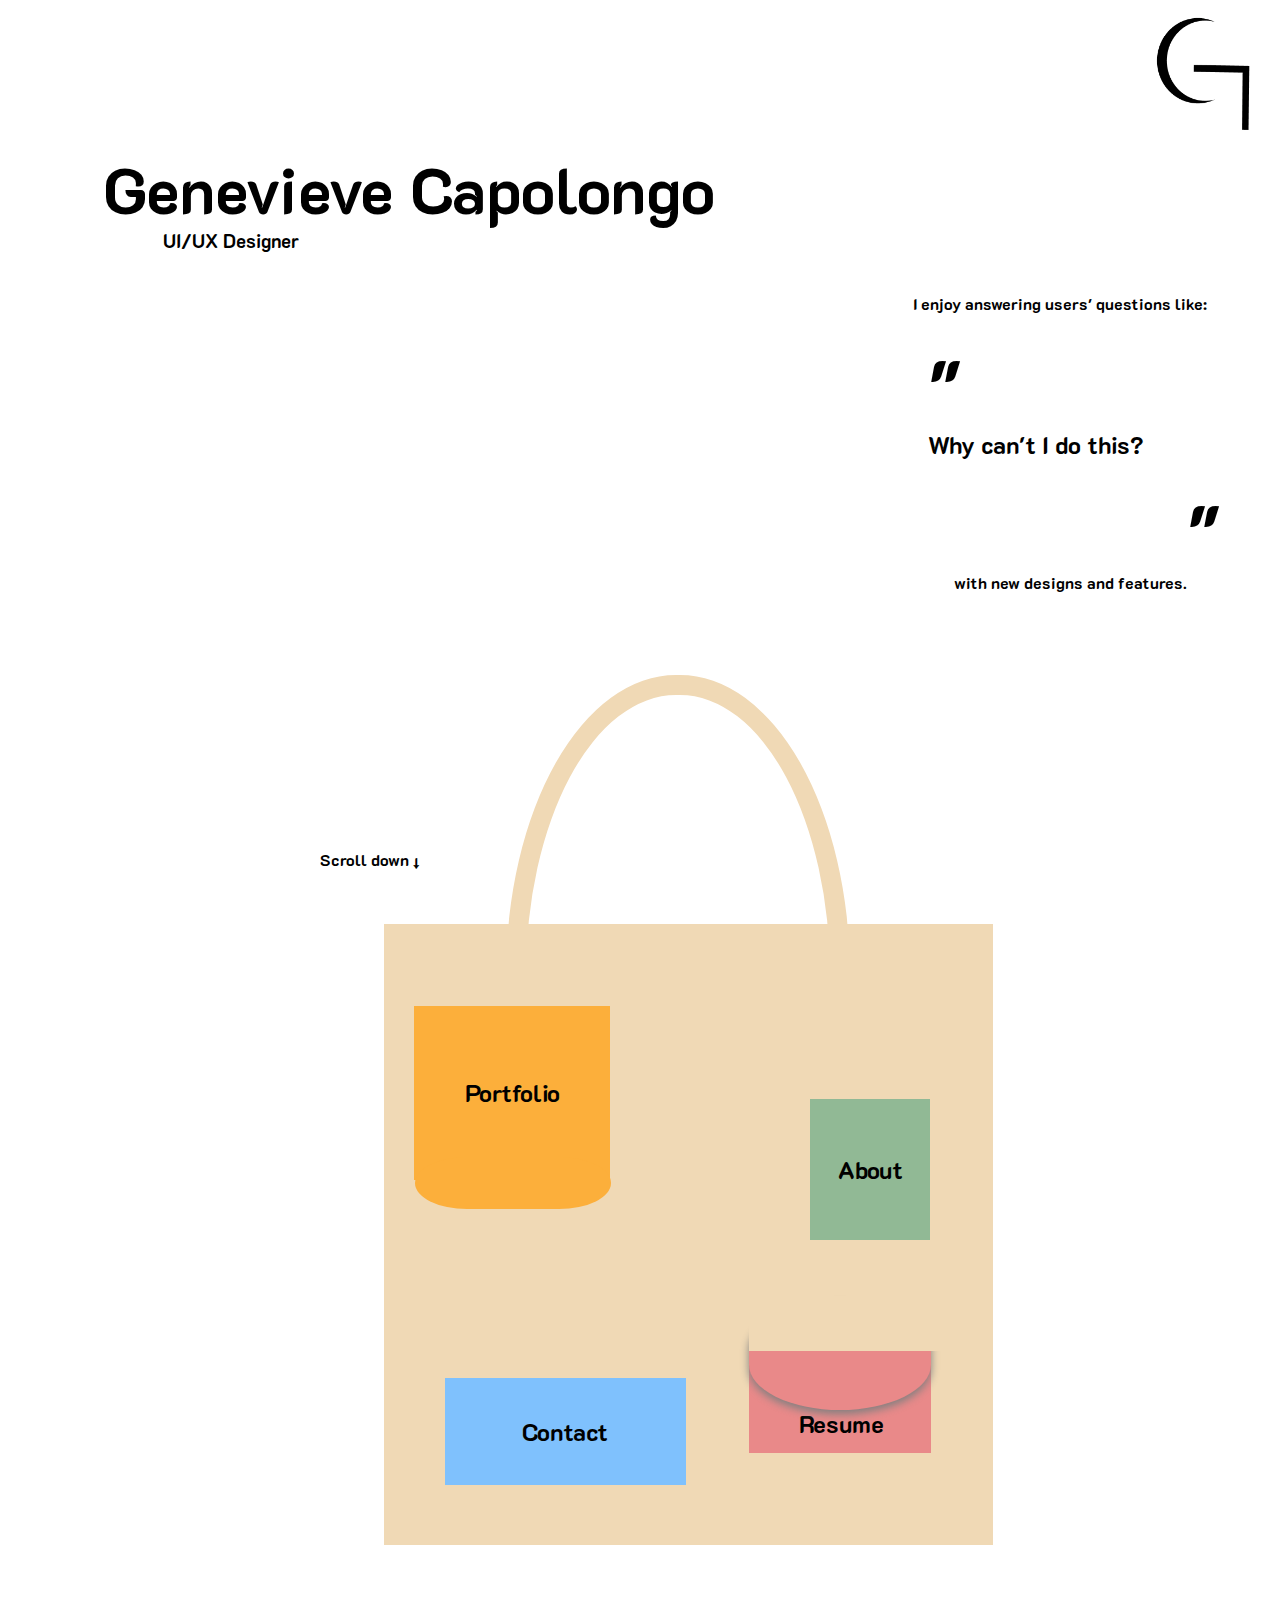
==== index.html @ 0713379c "adding files" ====
<!DOCTYPE html>
<html>
<head>
    <title>Genevieve UX Portfolio</title>
    <link href="styles/style.css" rel="stylesheet" type="text/css">
    <link rel="preconnect" href="https://fonts.googleapis.com">
    <link rel="preconnect" href="https://fonts.gstatic.com" crossorigin>
    <link href="https://fonts.googleapis.com/css2?family=K2D:wght@100&family=Raleway:wght@100&display=swap" rel="stylesheet">
</head>
<body id="all">
    <img src="images/Logo.png" width="113" height="131">
    <br>
    <div id="header">
        <h1 id="name">Genevieve Capolongo</h1>
        <h3 id="title">UI/UX Designer</h3>
    </div>
    <section id="quote">
        <h4 id="beginning">I enjoy answering users' questions like: </h4>
        <h1 class="quotation">"</h1>
        <h2 id="why">Why can't I do this?</h2>
        <h1 class="quotation" id="qRight">"</h1>
        <br>
        <h4 id="end">with new designs and features.</h4>
    </section>
    <h4 id="scroll">Scroll down &#8595;</h4>
    <section id="tote">
        <div id="handle"></div>
        <div id="body">
            <div id="pPocket">
                <h2 id="pPocket1">Portfolio</h2>
                <div id="pPocket2"></div>
            </div>
            <h2 id="aPocket">About</h2>
            <h2 id="cPocket">Contact</h2>
            <div id="rPocket">
                <div id="rPocket1"></div>
                <h2 id="rPocket2">Resume</h2>
                <div id="rPocket4"></div>
                <div id="rPocket3"></div>
            </div>
        </div>
    </section>
</body>
---- styles/style.css ----
#all {
    font-family: 'K2D';
}

#logo {
    height: 100px;
    object-fit: scale-down;
    background-image: url("Logo.png");
}

img {
    float: right;
    margin-right: 10px;
}

#header {
    padding-left: 95px;
}

#name {
    font-size: 64px;
    position: relative;
    padding-top: 75px;
}

#title {
    margin-top: -45px;
    padding-left: 60px;
}

#quote {
    float: right;
    padding-right: 50px;
}

.quotation {
    font-size: 84px;
    margin: 0px;
}

#qRight {
    float: right;
}

#why {
    margin-top: -15px;
}

#beginning {
    padding-right: 15px;
    margin-left: -15px;
}

#end {
    padding-top: 50px;
    float: right;
}

#scroll {
    position: absolute;
    top: 92%;
    left: 25%;
}

#tote {
    position: absolute;
    top: 75%;
    left: 30%;
    width: 609px;
    height: 984px;
    padding-bottom: 10px;
}

#body {
    width: 609px;
    height: 621px;
    background-color: #F0D9B5;
    position: absolute;
    top: 25%;
}

#handle {
    width: 304px;
    height: 587px;
    border: 20px solid #F0D9B5;
    border-radius: 170px / 300px;
    position: absolute;
    top: 0%;
    left: 20%;
}

#pPocket {
    position: absolute;
    top: 10%;
    left: 5%;
    cursor: pointer;
}

#pPocket1 {
    background-color: #FCAF3B;
    width: 196px;
    height: 174px;
    display: flex;
    align-items: center;
    justify-content: center;
}

#pPocket2 {
    background-color: #FCAF3B;
    width: 196px;
    height: 52px; 
    border-radius: 200px / 100px;
    position: absolute;
    left: 0.2%;
    top: 80%;
}

#aPocket {
    background-color: #91B995;
    width: 120px;
    height: 141px;
    display: flex;
    align-items: center;
    justify-content: center;
    position: absolute;
    top: 25%;
    left: 70%;
    cursor: pointer;
}

#cPocket {
    background-color: #7FC1FD;
    width: 241px;
    height: 107px;
    display: flex;
    align-items: center;
    justify-content: center;
    position: absolute;
    top: 70%;
    left: 10%;
    cursor: pointer;
}

#rPocket {
    height: 115px;
    position: absolute;
    top: 60%;
    left: 60%;
    cursor: pointer;
}


#rPocket1 {
    background-color: #E98989;
    width: 182px;
    height: 111px;
    position: absolute;
    top: 40%;
}

#rPocket2 {
    position: absolute;
    top: 80%;
    padding-left: 50px;
}

#rPocket3 {
    background-color: #E98989;
    filter: drop-shadow(0px 4px 4px grey);
    width: 182px; 
    height: 109px;
    border-radius: 200px / 100px;
    position: absolute;
    top: 4%;
}

#rPocket4 {
    background-color: #F0D9B5;
    width: 200px;
    height: 55px;
    top: 0%;
    position: absolute;
    z-index: 1;
}
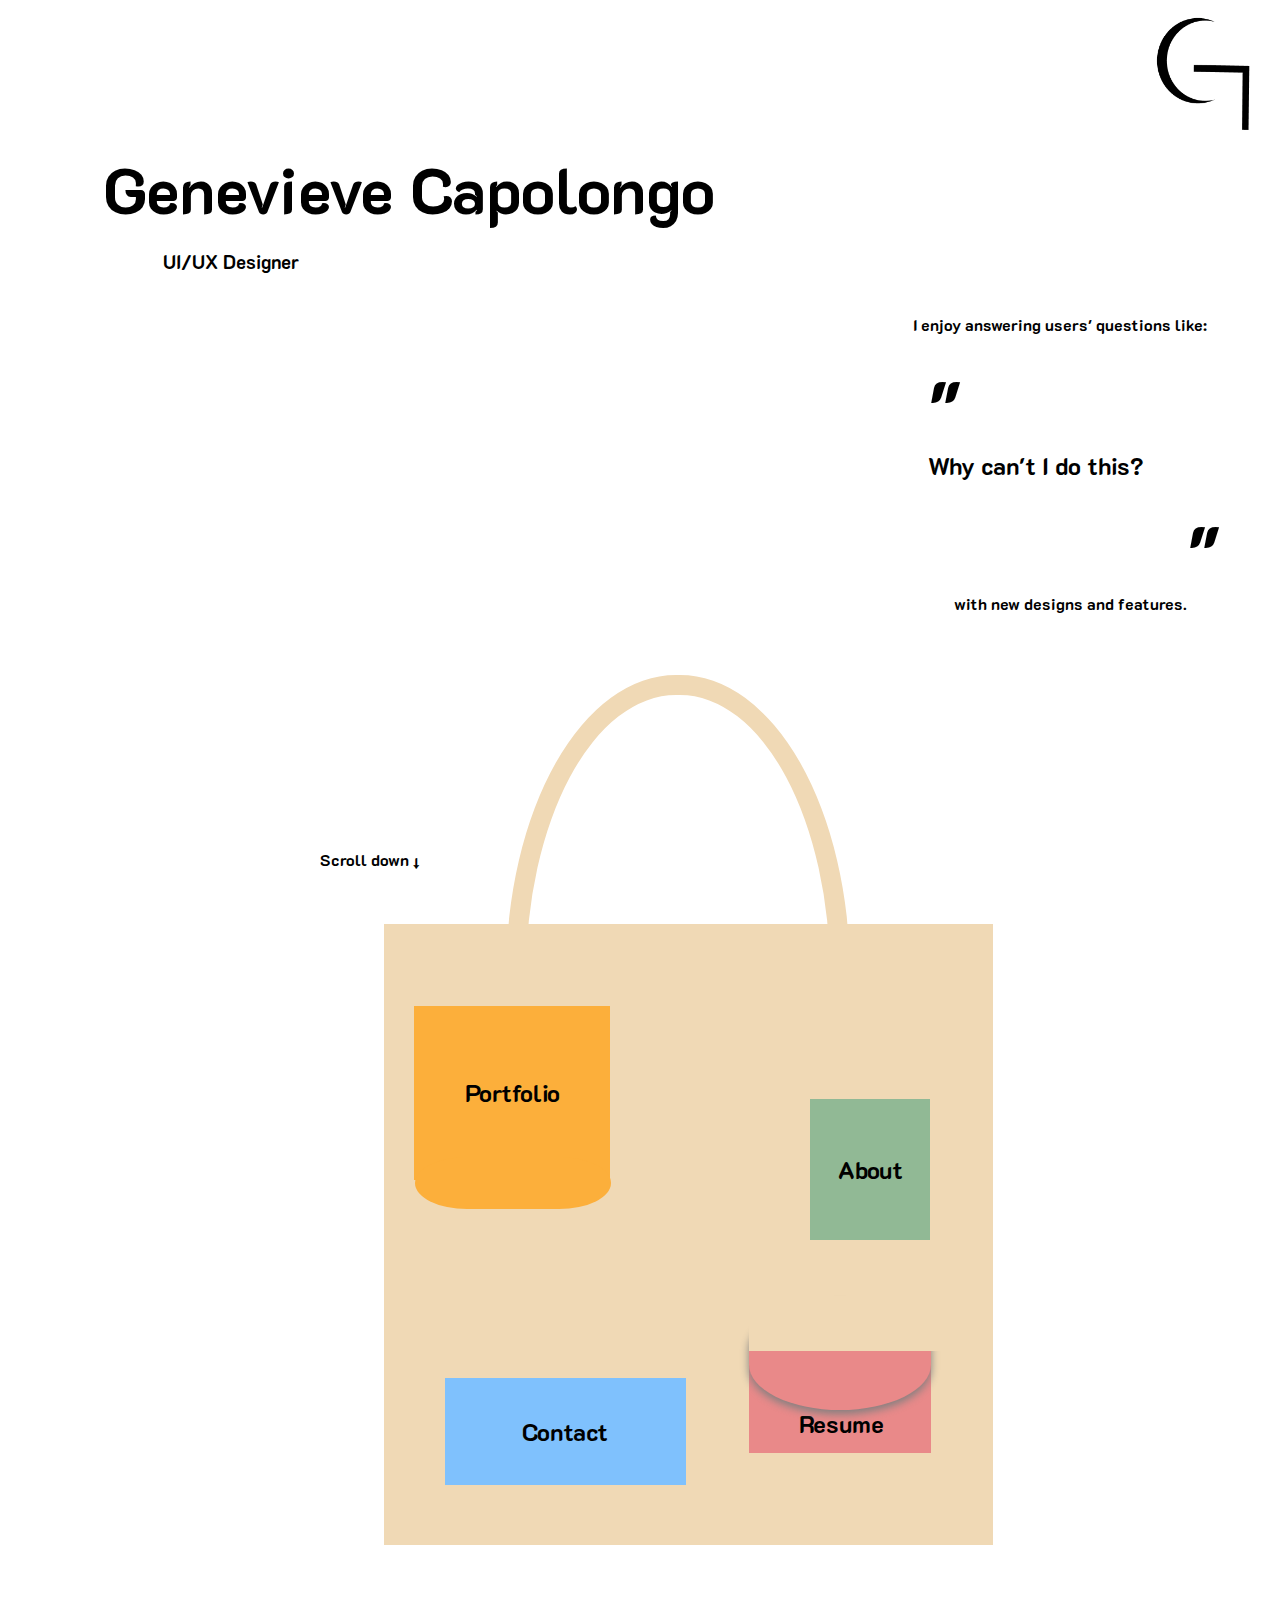
==== commit e02cc3e6: "finished with index" ====
--- a/index.html
+++ b/index.html
@@ -12,6 +12,7 @@
     <br>
     <div id="header">
         <h1 id="name">Genevieve Capolongo</h1>
+        <br>
         <h3 id="title">UI/UX Designer</h3>
     </div>
     <section id="quote">
--- a/styles/style.css
+++ b/styles/style.css
@@ -1,11 +1,5 @@
 #all {
     font-family: 'K2D';
-}
-
-#logo {
-    height: 100px;
-    object-fit: scale-down;
-    background-image: url("Logo.png");
 }
 
 img {
@@ -182,3 +176,81 @@
     position: absolute;
     z-index: 1;
 }
+
+@media only screen and (max-width: 1000px) {
+    #name {
+        font-size: 32px;
+    }
+
+    #title {
+        font-size: 12px;
+    }
+    #tote {
+        width: 284px;
+        height: 457px;
+        position: absolute;
+        top: 90%;
+    }
+    
+    #body {
+        width: 284px;
+        height: 290px;
+    }
+    
+    #handle {
+        width: 142px;
+        height: 289px;
+        border: 10px solid #F0D9B5;
+        border-radius: 170px / 300px;
+    }
+    
+    #pPocket1 {
+        width: 85px;
+        height: 91px;
+        font-size: 12px;
+        display: flex;
+        align-items: center;
+        justify-content: center;
+    }
+    
+    #pPocket2 {
+        width: 82px;
+        height: 24px;
+    }
+    
+    #aPocket {
+        width: 56px;
+        height: 65px;
+        font-size: 12px;
+    }
+    
+    #cPocket {
+        width: 102px;
+        height: 41px;
+        font-size: 12px;
+    }
+
+    #rPocket {
+        height: 79px;
+    }
+
+    #rPocket1 {
+        width: 85px;
+        height: 52px;
+    }
+
+    #rPocket2 {
+        font-size: 12px;
+    }
+
+    #rPocket3 {
+        width: 85px; 
+        height: 51px;
+        border-radius: 200px / 100px;
+    }
+
+    #rPocket4 {
+        width: 100px;
+        height: 24px;
+    }
+}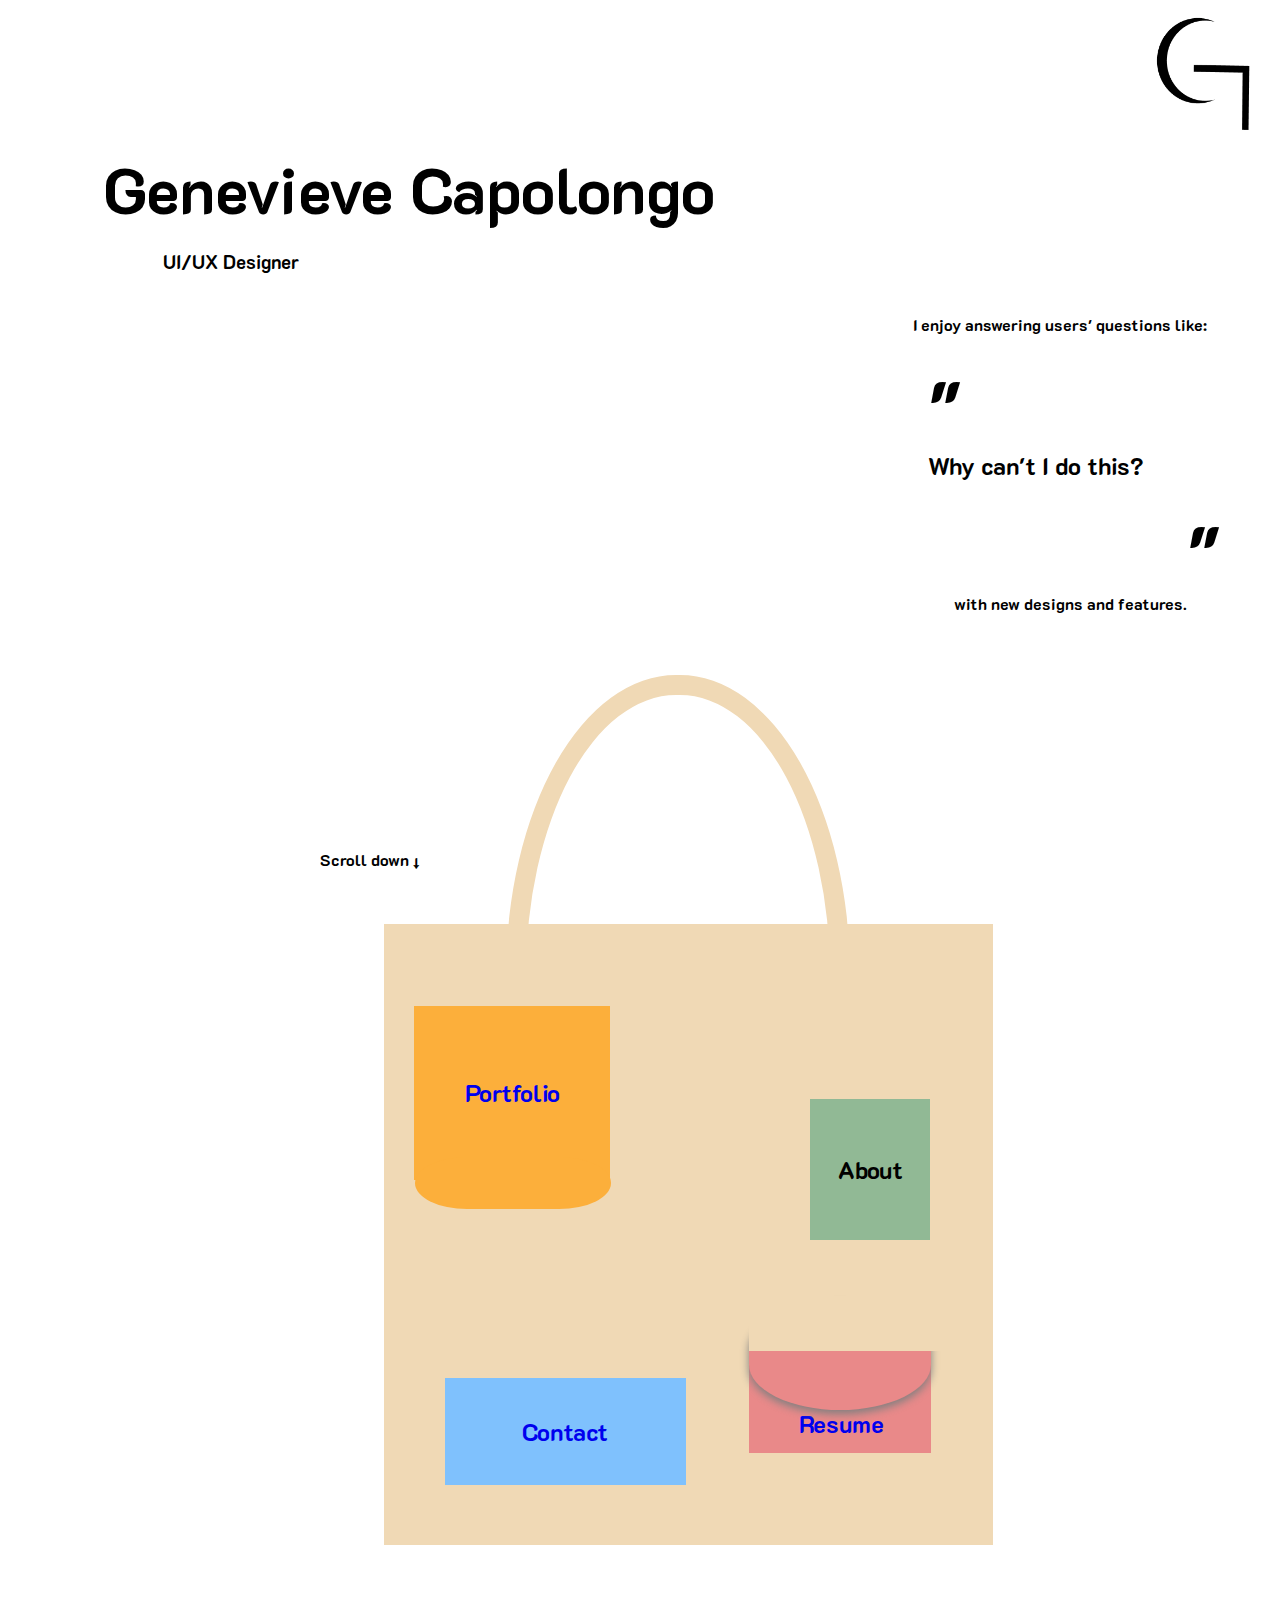
==== commit 7cf93c50: "done" ====
--- a/index.html
+++ b/index.html
@@ -27,18 +27,22 @@
     <section id="tote">
         <div id="handle"></div>
         <div id="body">
-            <div id="pPocket">
-                <h2 id="pPocket1">Portfolio</h2>
-                <div id="pPocket2"></div>
-            </div>
+            <a href="portfolio.html">
+                <div id="pPocket">
+                    <h2 id="pPocket1">Portfolio</h2>
+                    <div id="pPocket2"></div>
+                </div>
+            </a>
             <h2 id="aPocket">About</h2>
-            <h2 id="cPocket">Contact</h2>
-            <div id="rPocket">
-                <div id="rPocket1"></div>
-                <h2 id="rPocket2">Resume</h2>
-                <div id="rPocket4"></div>
-                <div id="rPocket3"></div>
-            </div>
+            <a href="resume.html">
+                <h2 id="cPocket">Contact</h2>
+                <div id="rPocket">
+                    <div id="rPocket1"></div>
+                    <h2 id="rPocket2">Resume</h2>
+                    <div id="rPocket4"></div>
+                    <div id="rPocket3"></div>
+                </div>
+            </a>
         </div>
     </section>
 </body>--- a/styles/style.css
+++ b/styles/style.css
@@ -185,6 +185,7 @@
     #title {
         font-size: 12px;
     }
+
     #tote {
         width: 284px;
         height: 457px;
